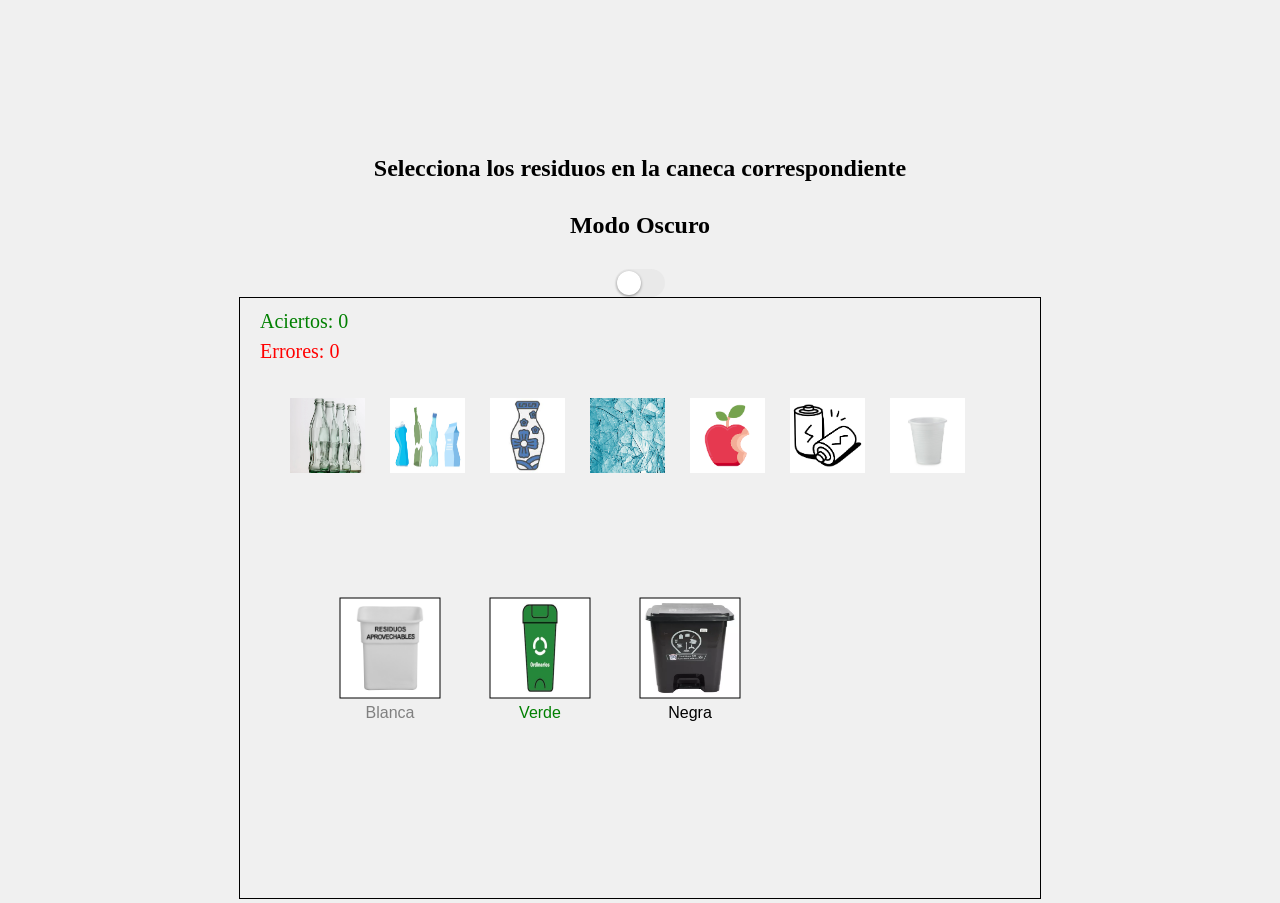
==== EcoCodigo/index.html @ ed5ed70c "Se corrige el problema de repositorio anidado" ====
<!DOCTYPE html>
<html lang="es">
<head>

    <meta charset="UTF-8">
    <meta name="viewport" content="width=device-width, initial-scale=1.0">
    <link rel="stylesheet" href="style.css">
    <link rel="shortcut icon" href="https://e7.pngegg.com/pngimages/988/338/png-clipart-recycle-reuse-and-reduce-icon-recycling-symbol-tin-can-beverage-can-aluminum-can-recycle-icon-saving-camera-icon.png" type="image/x-icon">
    <title>Eco Game</title>

</head>
<body>
<div id="contenido">
<h2 class="textoinfo">Selecciona los residuos en la caneca correspondiente</h2>
<h2 class="textoinfo">Modo Oscuro</h2>
    <div class="switch-container">
        <input id="modoD" type="checkbox" class="input-oculto">
    <label for="modoD" class="switch-visual"></label>
    </div>
  
    <canvas id="mycanvas" width="800" height="600"></canvas>

    </div>
    <script src="scripst.js"></script>
</body>
</html>
---- EcoCodigo/style.css ----
#info {
    text-align: center;
    font-size: 24px;
    margin: 30px;
}
body {
    display: flex;
    justify-content: center;
    align-items: center;
    height: 100vh;
    margin: 0;
    background-color: #f0f0f0;
    flex-direction: column;
}
#contenido{
margin-top: 10%;
}
canvas {
    border: 1px solid #000;
}


#modoD {
    opacity: 0;
    position: absolute; 
}


#modoD + label {
    
    display: block;      
    margin-left: auto;   
    margin-right: auto;  

    
    width: 50px; 
    height: 28px; 
    border-radius: 14px; 
    background: #e9e9e9; 
    cursor: pointer;
    position: relative;
    transition: background-color 0.3s;


}


#modoD + label::after {
   
    content: '';
    position: absolute;
    top: 2px;
    left: 2px;
    width: 24px; 
    height: 24px;
    border-radius: 50%;
    background: #fff; 
    box-shadow: 0 1px 3px rgba(0, 0, 0, 0.4);
    transition: transform 0.3s;
}


#modoD:checked + label {
    background: #52d66d; 
}

#modoD:checked + label::after {
    transform: translateX(22px);
}

/*  Modo Oscuro */
body.modo-oscuro {

    background-color: #222222;

}
canvas.modo-oscuro {
    border: 1px solid #ffffff;
}
.textoinfo{
       text-align: center;
    font-size: 24px;
    margin: 30px;
    color: #000000;
}
body.modo-oscuro .textoinfo {
    color: #f0f0f0; 

    text-shadow: 0 0 5px rgba(255, 255, 255, 0.2); 
}
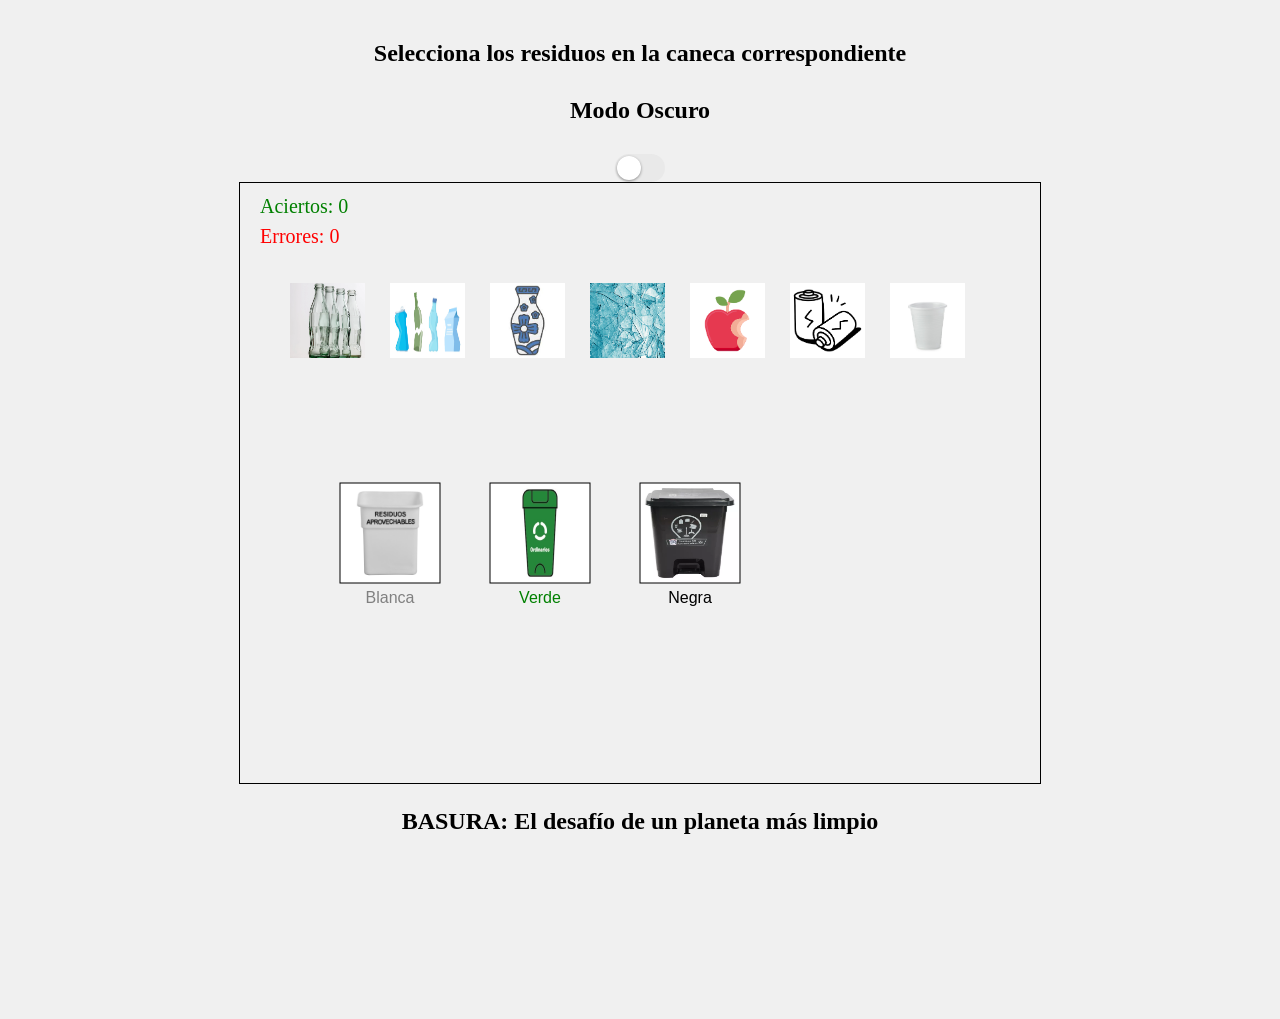
==== commit c2ca4653: "Video.html" ====
--- a/EcoCodigo/index.html
+++ b/EcoCodigo/index.html
@@ -17,9 +17,20 @@
         <input id="modoD" type="checkbox" class="input-oculto">
     <label for="modoD" class="switch-visual"></label>
     </div>
-  
+
     <canvas id="mycanvas" width="800" height="600"></canvas>
 
+    <h3 class="textoinfo" style="margin-top: 20px;">BASURA: El desafío de un planeta más limpio</h3>
+    
+<div class="video-responsive">
+    <iframe 
+        src="https://www.youtube-nocookie.com/embed/7Z7lCCD8-9o?rel=0" 
+        title="BASURA: El desafío de un planeta más limpio | #26PlanetaDocumentales" 
+        frameborder="0" 
+        allow="accelerometer; autoplay; clipboard-write; encrypted-media; gyroscope; picture-in-picture; web-share" 
+        allowfullscreen>
+    </iframe>
+</div>
     </div>
     <script src="scripst.js"></script>
 </body>
